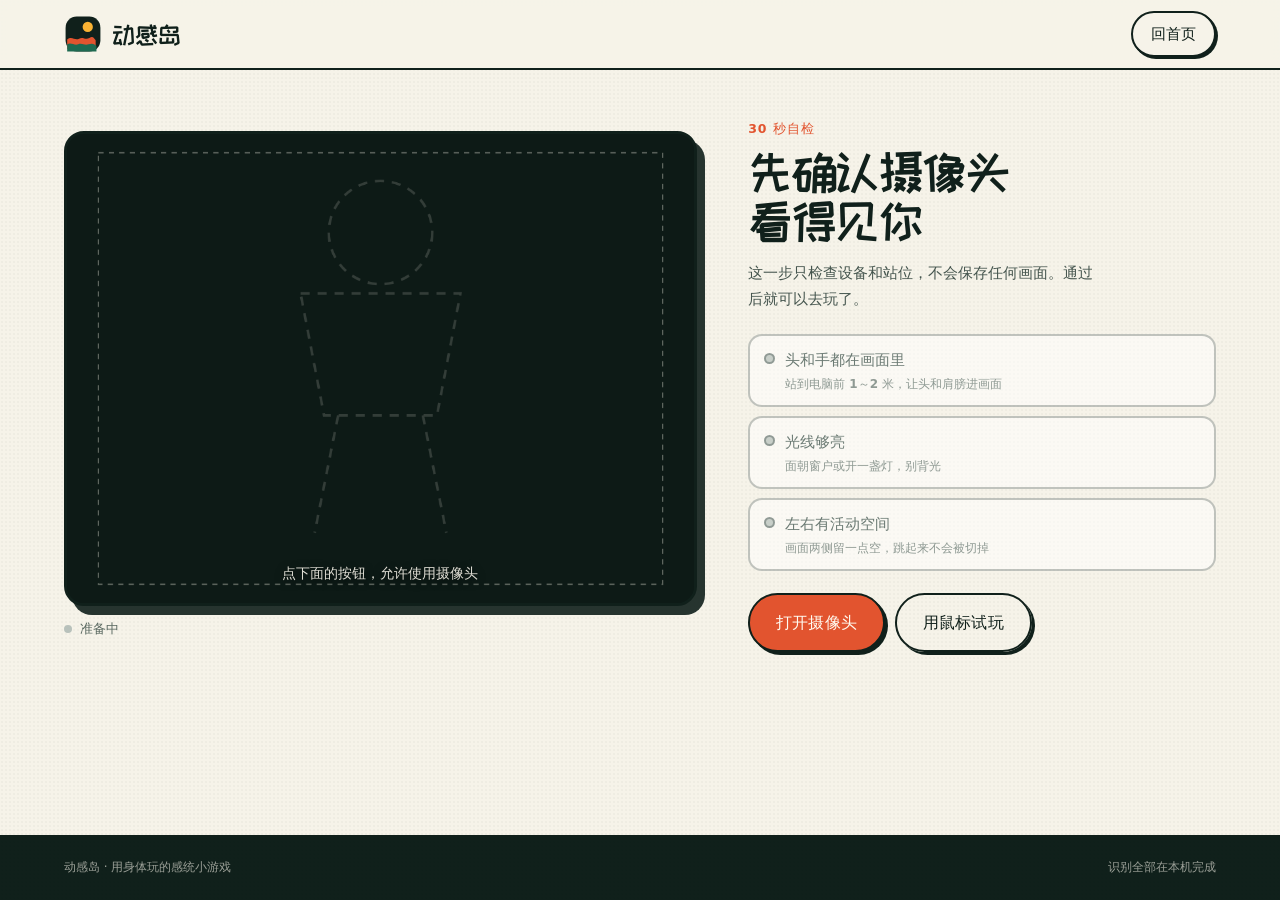
==== check.html @ 3e0afee3 "动感岛：三个用摄像头玩的感统小游戏 木头人（抑制控制）、水果忍者（手眼协调/跨中线）、节奏跳跳（双侧协调/前庭觉）。 MediaPipe Pose 本地运行，画面不上传；含站位自检、语音口令、三星结算" ====
<!DOCTYPE html>
<html lang="zh-CN">
<head>
<meta charset="utf-8">
<meta name="viewport" content="width=device-width, initial-scale=1">
<title>摄像头自检 · 动感岛</title>
<meta name="theme-color" content="#10201b">
<link rel="icon" href="./assets/favicon.svg" type="image/svg+xml">
<link rel="stylesheet" href="./css/font.css">
<link rel="stylesheet" href="./css/base.css">
<link rel="stylesheet" href="./css/home.css">
<link rel="stylesheet" href="./css/check.css">
</head>
<body class="checkpage">

<header class="topbar">
  <div class="wrap topbar__inner">
    <a class="logo" href="./index.html">
      <svg class="logo__mark" viewBox="0 0 48 48" aria-hidden="true">
        <rect x="2" y="2" width="44" height="44" rx="14" fill="#10201b"/>
        <circle cx="30" cy="15" r="6.5" fill="#f9b233"/>
        <path d="M4 31c6-5 10 2 15-1s8 2 13-1 6 1 8 3v11H4z" fill="#e2542f"/>
        <path d="M4 37c5-3 9 2 14 0s8 2 13 0 8 0 10 2v7H4z" fill="#1e6a51"/>
      </svg>
      <span>动感岛</span>
    </a>
    <a class="btn btn--sm" href="./index.html">回首页</a>
  </div>
</header>

<main class="check__main">
  <div class="wrap check__grid">
    <section class="check__stage">
      <div class="preview">
        <canvas id="preview" width="960" height="720"></canvas>
        <div class="preview__hint" id="preview-hint">点下面的按钮，允许使用摄像头</div>
      </div>
      <div class="preview__foot">
        <span class="dot" id="live-dot"></span>
        <span id="fps">准备中</span>
      </div>
    </section>

    <section class="check__panel">
      <p class="kicker">30 秒自检</p>
      <h1>先确认摄像头<br>看得见你</h1>
      <p class="lede">这一步只检查设备和站位，不会保存任何画面。通过后就可以去玩了。</p>

      <ul class="checks checks--big">
        <li class="check" data-check="body"><span class="check__dot"></span><div><b>头和手都在画面里</b><small id="tip-body">站到电脑前 1～2 米，让头和肩膀进画面</small></div></li>
        <li class="check" data-check="light"><span class="check__dot"></span><div><b>光线够亮</b><small id="tip-light">面朝窗户或开一盏灯，别背光</small></div></li>
        <li class="check" data-check="space"><span class="check__dot"></span><div><b>左右有活动空间</b><small id="tip-space">画面两侧留一点空，跳起来不会被切掉</small></div></li>
      </ul>

      <div class="check__actions">
        <button class="btn btn--primary" id="btn-enable">打开摄像头</button>
        <a class="btn btn--ghost" href="./play.html?game=freeze&mode=mouse">用鼠标试玩</a>
      </div>
      <p class="check__err" id="err" hidden></p>
    </section>
  </div>
</main>

<footer class="foot">
  <div class="wrap foot__inner">
    <span>动感岛 · 用身体玩的感统小游戏</span>
    <span>识别全部在本机完成</span>
  </div>
</footer>

<script type="module" src="./js/check.js"></script>
</body>
</html>
---- css/font.css ----
/* 标题字：站酷快乐体（ZCOOL KuaiLe）
   仅包含本站用到的 659 个汉字，来源 Google Fonts，SIL Open Font License 1.1。
   缺字会自动回退到系统黑体。 */

@font-face {
  font-family: "KuaiLe";
  src: url("../assets/fonts/zcool-kuaile-subset.woff2") format("woff2");
  font-weight: 400;
  font-style: normal;
  font-display: swap;
}
---- css/base.css ----
/* 动感岛 · 基础样式
   视觉方向：运动场海报 —— 纸白底、墨绿块面、跑道红、太阳黄。
   粗描边 + 硬投影，所有形状都像从纸上剪下来贴上去的。 */

:root {
  --ink: #10201b;
  --ink-soft: #22362f;
  --paper: #f6f3e9;
  --paper-2: #ece6d5;
  --track: #e2542f;
  --track-deep: #b93a1d;
  --sun: #f9b233;
  --field: #1e6a51;
  --sky: #a9d6e0;
  --grape: #6a5ae0;
  --cream: #fffaf0;

  --line: 2px solid var(--ink);
  --shadow: 5px 5px 0 var(--ink);
  --shadow-sm: 3px 3px 0 var(--ink);
  --radius: 18px;
  --radius-lg: 28px;

  --font-ui: "MiSans", "HarmonyOS Sans SC", "PingFang SC", "Hiragino Sans GB",
    "Microsoft YaHei", system-ui, -apple-system, "Segoe UI", sans-serif;
  --font-display: "KuaiLe", "MiSans", "HarmonyOS Sans SC", "PingFang SC",
    "Microsoft YaHei", system-ui, sans-serif;
  --font-num: "Bahnschrift", "DIN Alternate", "Arial Black", var(--font-ui);

  --page-x: clamp(20px, 5vw, 64px);
  --ease: cubic-bezier(0.22, 1, 0.36, 1);
}

* { box-sizing: border-box; }

[hidden] { display: none !important; }

html, body {
  margin: 0;
  padding: 0;
}

html { -webkit-text-size-adjust: 100%; }

body {
  font-family: var(--font-ui);
  font-size: 16.5px;
  line-height: 1.72;
  color: var(--ink);
  background: var(--paper);
  -webkit-font-smoothing: antialiased;
  overflow-x: hidden;
  font-synthesis-weight: none;
}

body::before {
  /* 极淡的纸纹，避免大面积纯色发闷 */
  content: "";
  position: fixed;
  inset: 0;
  pointer-events: none;
  z-index: 0;
  opacity: 0.5;
  background-image: radial-gradient(rgba(16, 32, 27, 0.055) 1px, transparent 1.1px);
  background-size: 4px 4px;
}

h1, h2, h3, h4 {
  font-family: var(--font-display);
  margin: 0;
  font-weight: 400;
  font-synthesis-weight: none;
  letter-spacing: -0.01em;
  line-height: 1.08;
  text-wrap: balance;
}

p { margin: 0; }

a { color: inherit; }

button, input {
  font: inherit;
  color: inherit;
}

img, svg, canvas { display: block; max-width: 100%; }

::selection {
  background: var(--sun);
  color: var(--ink);
}

:focus-visible {
  outline: 3px solid var(--track);
  outline-offset: 3px;
  border-radius: 6px;
}

.wrap {
  width: min(1240px, 100% - var(--page-x) * 2);
  margin-inline: auto;
  position: relative;
  z-index: 1;
}

/* ---------- 按钮 ---------- */
.btn {
  display: inline-flex;
  align-items: center;
  justify-content: center;
  gap: 10px;
  padding: 14px 26px;
  border: var(--line);
  border-radius: 999px;
  background: var(--paper);
  color: var(--ink);
  font-weight: 800;
  font-size: 16px;
  letter-spacing: 0.01em;
  text-decoration: none;
  cursor: pointer;
  box-shadow: var(--shadow-sm);
  transition: transform 0.16s var(--ease), box-shadow 0.16s var(--ease), background 0.16s;
}

.btn:hover {
  transform: translate(-1px, -2px);
  box-shadow: 5px 6px 0 var(--ink);
}

.btn:active {
  transform: translate(2px, 2px);
  box-shadow: 1px 1px 0 var(--ink);
}

.btn--primary {
  background: var(--track);
  color: var(--cream);
}

.btn--ink {
  background: var(--ink);
  color: var(--paper);
}

.btn--ghost {
  background: transparent;
}

.btn--sm {
  padding: 9px 18px;
  font-size: 14.5px;
  box-shadow: 2px 2px 0 var(--ink);
}

/* ---------- 标签 ---------- */
.chip {
  display: inline-flex;
  align-items: center;
  gap: 6px;
  padding: 5px 12px;
  border: 1.5px solid var(--ink);
  border-radius: 999px;
  font-size: 13px;
  font-weight: 700;
  background: var(--cream);
  white-space: nowrap;
}

.chip--sun { background: var(--sun); }
.chip--track { background: var(--track); color: var(--cream); border-color: var(--ink); }
.chip--field { background: var(--field); color: var(--cream); }
.chip--sky { background: var(--sky); }

/* ---------- 品牌标 ---------- */
.logo {
  display: inline-flex;
  align-items: center;
  gap: 10px;
  text-decoration: none;
  font-family: var(--font-display);
  font-weight: 400;
  letter-spacing: 0;
  font-size: 25px;
  line-height: 1;
}

.logo__mark {
  width: 38px;
  height: 38px;
  flex: none;
}

/* ---------- 通用条 ---------- */
.hairline {
  height: 2px;
  background: var(--ink);
  opacity: 0.9;
  border: 0;
  margin: 0;
}

/* ---------- 进入动画 ---------- */
.reveal {
  opacity: 0;
  transform: translateY(14px);
}

.reveal.in {
  opacity: 1;
  transform: none;
  transition: opacity 0.7s var(--ease), transform 0.7s var(--ease);
}

@media (prefers-reduced-motion: reduce) {
  *, *::before, *::after {
    animation-duration: 0.001ms !important;
    animation-iteration-count: 1 !important;
    transition-duration: 0.001ms !important;
    scroll-behavior: auto !important;
  }
  .reveal { opacity: 1; transform: none; }
}
---- css/home.css ----
/* 首页 */

.home { background: var(--paper); }

.home::before { opacity: 0.35; }

/* ---------------- 顶栏 ---------------- */
.topbar {
  position: sticky;
  top: 0;
  z-index: 50;
  background: rgba(246, 243, 233, 0.92);
  backdrop-filter: saturate(1.2) blur(8px);
  border-bottom: 2px solid var(--ink);
}

.topbar__inner {
  display: flex;
  align-items: center;
  justify-content: space-between;
  height: 68px;
}

.topbar__nav {
  display: flex;
  align-items: center;
  gap: 26px;
  font-size: 14.5px;
  font-weight: 700;
}

.topbar__nav a:not(.btn) {
  text-decoration: none;
  position: relative;
  padding: 4px 0;
}

.topbar__nav a:not(.btn)::after {
  content: "";
  position: absolute;
  left: 0;
  right: 0;
  bottom: 0;
  height: 2px;
  background: var(--track);
  transform: scaleX(0);
  transform-origin: left;
  transition: transform 0.25s var(--ease);
}

.topbar__nav a:not(.btn):hover::after { transform: scaleX(1); }

/* ---------------- HERO ---------------- */
.hero {
  position: relative;
  padding: clamp(40px, 7vw, 92px) 0 clamp(48px, 7vw, 96px);
  overflow: hidden;
}

.hero::before {
  content: "";
  position: absolute;
  right: -14vw;
  top: 2vw;
  width: 46vw;
  height: 46vw;
  border-radius: 50%;
  border: 2px solid rgba(16, 32, 27, 0.14);
  background: radial-gradient(circle at 35% 35%, rgba(249, 178, 51, 0.34), rgba(249, 178, 51, 0.12) 62%, rgba(249, 178, 51, 0) 72%);
}

.hero::after {
  content: "";
  position: absolute;
  left: -18vw;
  bottom: -22vw;
  width: 44vw;
  height: 44vw;
  border-radius: 50%;
  border: 2px solid var(--ink);
  opacity: 0.12;
}

.hero__grid {
  display: grid;
  grid-template-columns: 1.02fr 1fr;
  gap: clamp(28px, 5vw, 64px);
  align-items: center;
}

.hero__title {
  font-size: clamp(42px, 6.2vw, 86px);
  line-height: 0.98;
  letter-spacing: -0.05em;
  margin-bottom: 22px;
}

.hero__title em {
  font-style: normal;
  color: var(--track);
  position: relative;
  white-space: nowrap;
}

.hero__lede {
  font-size: clamp(15.5px, 1.35vw, 18px);
  line-height: 1.8;
  color: #34443e;
  max-width: 33em;
}

.hero__actions {
  display: flex;
  flex-wrap: wrap;
  gap: 12px;
  margin-top: 28px;
}

.hero__facts {
  display: flex;
  flex-wrap: wrap;
  gap: 26px;
  list-style: none;
  padding: 0;
  margin: 34px 0 0;
  border-top: 2px solid var(--ink);
  padding-top: 18px;
  max-width: 460px;
}

.hero__facts li {
  font-size: 12.5px;
  font-weight: 700;
  color: #55655e;
  display: flex;
  align-items: baseline;
  gap: 5px;
}

.hero__facts b {
  font-family: var(--font-num);
  font-size: 30px;
  color: var(--ink);
  letter-spacing: -0.04em;
  line-height: 1;
}

/* 舞台卡片 */
.hero__stage {
  position: relative;
  padding: 10px;
}

.stage-card {
  position: relative;
  transform: rotate(-1.6deg);
  background: var(--cream);
  border: 3px solid var(--ink);
  border-radius: 22px;
  box-shadow: 12px 14px 0 var(--ink);
  overflow: hidden;
}

.stage-card__screen {
  position: relative;
  aspect-ratio: 16 / 9.2;
  background: #123;
  overflow: hidden;
}

.stage-card__screen canvas { width: 100%; height: 100%; object-fit: cover; }

.stage-card__hud {
  position: absolute;
  inset: 12px 12px auto 12px;
  display: flex;
  justify-content: space-between;
  align-items: flex-start;
  pointer-events: none;
}

.mini-chip,
.mini-timer {
  font-size: 11px;
  font-weight: 800;
  padding: 4px 10px;
  border-radius: 999px;
  background: rgba(246, 243, 233, 0.92);
  border: 1.5px solid var(--ink);
  color: var(--ink);
}

.mini-timer { display: inline-flex; align-items: center; gap: 6px; font-family: var(--font-num); }

.mini-timer i {
  width: 7px;
  height: 7px;
  border-radius: 50%;
  background: var(--track);
  animation: blink 1.6s infinite;
}

@keyframes blink { 0%, 70% { opacity: 1; } 100% { opacity: 0.25; } }

.stage-card__caption {
  position: absolute;
  left: 50%;
  bottom: 16px;
  transform: translateX(-50%);
  padding: 7px 18px;
  border-radius: 999px;
  background: var(--ink);
  color: var(--paper);
  font-weight: 800;
  font-size: 13px;
  white-space: nowrap;
}

.stage-card__foot {
  display: flex;
  align-items: center;
  gap: 8px;
  padding: 10px 16px;
  font-size: 11.5px;
  font-weight: 700;
  color: #4e5e57;
  border-top: 2px solid var(--ink);
  background: var(--paper-2);
}

.dot { width: 8px; height: 8px; border-radius: 50%; background: #35b56a; }
.dot--live { box-shadow: 0 0 0 3px rgba(53, 181, 106, 0.22); }

.sticker {
  position: absolute;
  right: -18px;
  top: -22px;
  width: 92px;
  height: 92px;
  display: grid;
  place-items: center;
  text-align: center;
  border-radius: 50%;
  border: 2.5px solid var(--ink);
  background: var(--sun);
  font-weight: 900;
  font-size: 13px;
  line-height: 1.15;
  transform: rotate(9deg);
  box-shadow: 4px 4px 0 var(--ink);
  z-index: 3;
}

.sticker--track { right: auto; left: -26px; top: auto; bottom: -20px; background: var(--track); color: var(--cream); transform: rotate(-7deg); }

/* ---------------- 游戏卡片 ---------------- */
.games { padding: clamp(48px, 7vw, 96px) 0; }

.sec-head {
  display: grid;
  grid-template-columns: 1fr 1fr;
  gap: clamp(20px, 4vw, 60px);
  align-items: end;
  border-top: 2px solid var(--ink);
  padding-top: 26px;
  margin-bottom: 34px;
}

.sec-head h2 {
  font-size: clamp(30px, 3.6vw, 48px);
  line-height: 1.02;
}

.sec-head p {
  font-size: 15px;
  line-height: 1.8;
  color: #45554e;
  max-width: 40ch;
  padding-bottom: 4px;
}

.sec-head--tight { grid-template-columns: 1fr; margin-bottom: 26px; }

.game-grid {
  display: grid;
  grid-template-columns: repeat(12, 1fr);
  gap: 20px;
}

.game-card {
  grid-column: span 6;
  display: flex;
  flex-direction: column;
  background: var(--cream);
  border: 2px solid var(--ink);
  border-radius: 20px;
  overflow: hidden;
  box-shadow: 5px 6px 0 rgba(16, 32, 27, 0.92);
  transition: transform 0.22s var(--ease), box-shadow 0.22s var(--ease);
  text-decoration: none;
  color: inherit;
}

.game-card--feature {
  grid-column: span 12;
  flex-direction: row;
  align-items: stretch;
}

.game-card:hover {
  transform: translate(-2px, -4px);
  box-shadow: 9px 11px 0 rgba(16, 32, 27, 0.92);
}

.game-card__cover {
  position: relative;
  background: #123;
  overflow: hidden;
  flex: none;
  aspect-ratio: 16 / 10;
}

.game-card--feature .game-card__cover {
  flex: 0 0 46%;
  aspect-ratio: auto;
  min-height: 330px;
  border-right: 2px solid var(--ink);
}

.game-card__cover canvas {
  position: absolute;
  inset: 0;
  width: 100%;
  height: 100%;
  transition: transform 0.5s var(--ease);
}

.game-card:hover .game-card__cover canvas { transform: scale(1.035); }

.game-card__badge {
  position: absolute;
  left: 14px;
  top: 14px;
  z-index: 2;
  font-size: 11.5px;
  font-weight: 800;
  padding: 4px 11px;
  border-radius: 999px;
  background: var(--paper);
  border: 1.5px solid var(--ink);
}

.game-card__body {
  padding: 18px 20px 20px;
  display: flex;
  flex-direction: column;
  gap: 8px;
  border-top: 2px solid var(--ink);
  background: var(--cream);
  flex: 1;
  justify-content: center;
}

.game-card--feature .game-card__body {
  border-top: 0;
  padding: clamp(22px, 3vw, 40px);
}

.game-card__howto {
  list-style: none;
  margin: 6px 0 0;
  padding: 0;
  display: grid;
  gap: 7px;
}

.game-card__howto li {
  font-size: 13.5px;
  line-height: 1.6;
  color: #45554e;
  display: flex;
  gap: 9px;
}

.game-card__howto li::before {
  content: "";
  flex: none;
  width: 7px;
  height: 7px;
  margin-top: 7px;
  border-radius: 50%;
  background: var(--track);
}

.game-card__title {
  display: flex;
  align-items: baseline;
  gap: 10px;
  flex-wrap: wrap;
}

.game-card__title h3 { font-size: clamp(22px, 2.2vw, 30px); }

.game-card__title span {
  font-family: var(--font-num);
  font-size: 12px;
  font-weight: 800;
  color: #69776f;
  letter-spacing: 0.02em;
}

.game-card__desc {
  font-size: 14px;
  line-height: 1.68;
  color: #3d4d46;
  max-width: 40ch;
}

.game-card__meta {
  display: flex;
  flex-wrap: wrap;
  gap: 6px;
  margin-top: 4px;
}

.game-card__meta span {
  font-size: 11.5px;
  font-weight: 700;
  padding: 3px 9px;
  border-radius: 999px;
  background: var(--paper-2);
  color: #3d4d46;
}

.game-card__go {
  margin-top: 12px;
  display: inline-flex;
  align-items: center;
  gap: 8px;
  font-weight: 900;
  font-size: 15px;
  color: var(--track-deep);
}

.game-card:hover .game-card__go svg { transform: translateX(4px); }
.game-card__go svg { transition: transform 0.22s var(--ease); }

/* ---------------- WHY ---------------- */
.why {
  background: var(--ink);
  color: var(--paper);
  padding: clamp(48px, 7vw, 100px) 0;
  position: relative;
  overflow: hidden;
}

.why::after {
  content: "动感";
  position: absolute;
  right: -2vw;
  bottom: -6vw;
  font-family: var(--font-display);
  font-size: 26vw;
  font-weight: 900;
  color: rgba(246, 243, 233, 0.04);
  line-height: 1;
  pointer-events: none;
}

.why__grid {
  display: grid;
  grid-template-columns: 0.9fr 1.1fr;
  gap: clamp(30px, 5vw, 72px);
}

.why h2 { font-size: clamp(30px, 3.6vw, 46px); margin-bottom: 20px; }

.why p { color: rgba(246, 243, 233, 0.76); font-size: 15px; line-height: 1.8; }

.why__note { margin-top: 18px; color: rgba(246, 243, 233, 0.55) !important; }

.why__list { list-style: none; margin: 0; padding: 0; }

.why__list li {
  padding: 22px 0;
  border-top: 1px solid rgba(246, 243, 233, 0.2);
}

.why__list li:last-child { border-bottom: 1px solid rgba(246, 243, 233, 0.2); }

.why__tag {
  display: inline-block;
  font-size: 11.5px;
  font-weight: 800;
  padding: 3px 10px;
  border-radius: 999px;
  color: var(--ink);
  margin-bottom: 10px;
}

.why__tag--field { background: #7fd1a8; }
.why__tag--track { background: #ff9d83; }
.why__tag--sun { background: var(--sun); }

.why__list h3 { font-size: clamp(19px, 1.9vw, 23px); margin-bottom: 6px; }

/* ---------------- HOW ---------------- */
.how { padding: clamp(48px, 7vw, 96px) 0; }

.how__steps {
  display: grid;
  grid-template-columns: repeat(3, 1fr);
  gap: clamp(18px, 2.4vw, 30px);
}

.how__steps article {
  position: relative;
  padding: 26px 22px 24px;
  border: 2px solid var(--ink);
  border-radius: 18px;
  background: var(--cream);
  box-shadow: 4px 4px 0 rgba(16, 32, 27, 0.9);
}

.how__num {
  font-family: var(--font-num);
  font-size: 40px;
  font-weight: 900;
  line-height: 1;
  color: var(--track);
  letter-spacing: -0.05em;
  display: block;
  margin-bottom: 14px;
}

.how__steps h3 { font-size: 20px; margin-bottom: 8px; }
.how__steps p { font-size: 14px; line-height: 1.72; color: #3d4d46; }

.how__cta {
  display: flex;
  align-items: center;
  gap: 16px;
  flex-wrap: wrap;
  margin-top: 28px;
}

.how__cta span { font-size: 13px; color: #5c6b64; }

/* ---------------- 记录 ---------------- */
.records { background: var(--paper-2); padding: clamp(44px, 6vw, 84px) 0; border-top: 2px solid var(--ink); border-bottom: 2px solid var(--ink); }

.records__head {
  display: grid;
  grid-template-columns: 1fr 1fr;
  gap: 24px;
  align-items: end;
  margin-bottom: 22px;
}

.records__head h2 { font-size: clamp(26px, 3vw, 38px); }
.records__head p { font-size: 14px; color: #4b5a53; line-height: 1.7; max-width: 38ch; }

.records__panel {
  background: var(--cream);
  border: 2px solid var(--ink);
  border-radius: 18px;
  padding: clamp(18px, 2.6vw, 28px);
  box-shadow: 5px 5px 0 rgba(16, 32, 27, 0.9);
}

.records__empty { display: flex; align-items: center; justify-content: space-between; gap: 20px; flex-wrap: wrap; }
.records__empty p { font-size: 14px; color: #4b5a53; max-width: 52ch; }
.records__empty b { color: var(--ink); }

.records__stats {
  display: grid;
  grid-template-columns: repeat(4, 1fr);
  gap: 12px;
  margin-bottom: 18px;
}

.stat { display: flex; flex-direction: column; gap: 2px; }
.stat b { font-family: var(--font-num); font-size: clamp(26px, 3vw, 38px); line-height: 1; letter-spacing: -0.04em; }
.stat span { font-size: 12px; font-weight: 700; color: #63716a; }
#stat-fav { font-family: var(--font-ui); font-size: clamp(18px, 1.8vw, 24px); font-weight: 800; letter-spacing: -0.02em; line-height: 1.2; }

.records__list { list-style: none; margin: 0; padding: 0; }

.records__list li {
  display: grid;
  grid-template-columns: 1fr auto auto;
  gap: 14px;
  align-items: center;
  padding: 11px 0;
  border-top: 1px solid rgba(16, 32, 27, 0.16);
  font-size: 13.5px;
}

.records__list .rec-name { font-weight: 800; }
.records__list .rec-time { color: #6b7a73; font-size: 12px; }
.records__list .rec-stars { letter-spacing: 1px; color: var(--sun); }

/* ---------------- 提醒 ---------------- */
.note { padding: clamp(44px, 6vw, 82px) 0; }

.note__inner {
  display: grid;
  grid-template-columns: 1.4fr 0.6fr;
  gap: clamp(26px, 4vw, 60px);
  align-items: center;
}

.note h2 { font-size: clamp(26px, 3vw, 38px); margin-bottom: 18px; }

.note__list { list-style: none; padding: 0; margin: 0; display: grid; gap: 12px; }

.note__list li {
  font-size: 14px;
  line-height: 1.72;
  color: #3d4d46;
  padding-left: 18px;
  position: relative;
}

.note__list li::before {
  content: "";
  position: absolute;
  left: 0;
  top: 9px;
  width: 7px;
  height: 7px;
  border-radius: 50%;
  background: var(--field);
}

.note__badge {
  text-align: center;
  border: 2px solid var(--ink);
  border-radius: 20px;
  padding: 24px 18px;
  background: var(--cream);
  box-shadow: 4px 4px 0 rgba(16, 32, 27, 0.9);
}

.note__badge svg { width: 56px; height: 56px; margin: 0 auto 12px; }
.note__badge p { font-size: 12.5px; font-weight: 700; color: #4b5a53; line-height: 1.6; }

/* ---------------- 页脚 ---------------- */
.foot { background: var(--ink); color: rgba(246, 243, 233, 0.6); padding: 22px 0; }

.foot__inner {
  display: flex;
  justify-content: space-between;
  gap: 16px;
  flex-wrap: wrap;
  font-size: 12px;
}

/* ---------------- 响应式 ---------------- */
@media (max-width: 1020px) {
  .hero__grid { grid-template-columns: 1fr; }
  .hero__stage { max-width: 620px; }
  .game-card--feature { flex-direction: column; }
  .game-card--feature .game-card__cover {
    flex: none;
    aspect-ratio: 16 / 10;
    min-height: 240px;
    border-right: 0;
    border-bottom: 2px solid var(--ink);
  }
  .game-card { grid-column: span 6; }
  .why__grid { grid-template-columns: 1fr; }
  .note__inner { grid-template-columns: 1fr; }
  .note__badge { max-width: 300px; }
}

@media (max-width: 780px) {
  .topbar__nav { gap: 14px; font-size: 13.5px; }
  .topbar__nav a:not(.btn) { display: none; }
  .sec-head, .records__head { grid-template-columns: 1fr; }
  .sec-head h2 br { display: none; }
  .game-card, .game-card--feature { grid-column: span 12; }
  .how__steps { grid-template-columns: 1fr; }
  .records__stats { grid-template-columns: repeat(2, 1fr); gap: 16px; }
  .sticker { width: 76px; height: 76px; font-size: 11.5px; right: -10px; top: -16px; }
  .hero::before { width: 70vw; height: 70vw; right: -30vw; }
}

@media (max-width: 520px) {
  .hero__actions { flex-direction: column; align-items: stretch; }
  .hero__actions .btn { width: 100%; }
  .how__cta .btn { width: 100%; }
}

@media (max-width: 480px) {
  .hero__facts { gap: 16px; }
  .hero__facts b { font-size: 25px; }
  .btn--lg { padding: 13px 20px; font-size: 15.5px; }
  .records__empty { flex-direction: column; align-items: flex-start; }
}
---- css/check.css ----
/* 摄像头自检页 */

.checkpage { min-height: 100vh; display: flex; flex-direction: column; }

.check__main { flex: 1; padding: clamp(24px, 4vw, 48px) 0 clamp(36px, 5vw, 64px); }

.check__grid {
  display: grid;
  grid-template-columns: 1.15fr 0.85fr;
  gap: clamp(24px, 4vw, 52px);
  align-items: center;
}

.check__stage { min-width: 0; }

.preview {
  position: relative;
  border: 3px solid var(--ink);
  border-radius: 20px;
  overflow: hidden;
  background: #0d1a16;
  box-shadow: 8px 9px 0 rgba(16, 32, 27, 0.9);
  aspect-ratio: 4 / 3;
}

.preview canvas { width: 100%; height: 100%; display: block; }

.preview__hint {
  position: absolute;
  inset: auto 0 18px 0;
  text-align: center;
  color: rgba(246, 243, 233, 0.9);
  font-size: 13.5px;
  font-weight: 700;
  text-shadow: 0 2px 8px rgba(0, 0, 0, 0.6);
  pointer-events: none;
}

.preview__hint.is-hidden { display: none; }

.preview__foot {
  display: flex;
  align-items: center;
  gap: 8px;
  margin-top: 12px;
  font-size: 12.5px;
  font-weight: 700;
  color: #596860;
}

.dot { width: 8px; height: 8px; border-radius: 50%; background: #b8c1bb; }
.dot.is-live { background: #35b56a; box-shadow: 0 0 0 3px rgba(53, 181, 106, 0.2); }

.check__panel h1 {
  font-size: clamp(30px, 4vw, 48px);
  line-height: 1.04;
  margin: 8px 0 14px;
}

.kicker {
  font-size: 12.5px;
  font-weight: 800;
  letter-spacing: 0.08em;
  color: var(--track);
}

.lede { font-size: 14.5px; line-height: 1.75; color: #45554e; max-width: 38ch; }

.checks {
  list-style: none;
  padding: 0;
  margin: 18px 0 0;
  display: grid;
  gap: 9px;
}

.check {
  display: flex;
  align-items: center;
  gap: 10px;
  font-size: 14.5px;
  font-weight: 700;
  padding: 9px 14px;
  border: 2px solid rgba(16, 32, 27, 0.25);
  border-radius: 12px;
  color: #6b7a73;
  background: rgba(255, 255, 255, 0.5);
  transition: all 0.25s var(--ease);
}

.check__dot {
  width: 11px;
  height: 11px;
  border-radius: 50%;
  background: #c8cfc9;
  border: 2px solid rgba(16, 32, 27, 0.3);
  flex: none;
}

.check.is-ok { border-color: var(--ink); color: var(--ink); background: #e8f5ea; }
.check.is-ok .check__dot { background: #35b56a; border-color: var(--ink); }

.check.is-bad { border-color: var(--track); color: var(--track-deep); background: #ffece6; }
.check.is-bad .check__dot { background: var(--track); border-color: var(--ink); }

.checks--big { margin-top: 22px; }

.checks--big .check {
  align-items: flex-start;
  padding: 12px 14px;
  border-radius: 14px;
}

.checks--big .check__dot { margin-top: 5px; }
.checks--big b { display: block; font-size: 14.5px; }
.checks--big small { display: block; font-size: 12px; font-weight: 600; opacity: 0.75; line-height: 1.5; margin-top: 2px; }

.check__actions { display: flex; flex-wrap: wrap; gap: 10px; margin-top: 22px; }

.check__err {
  margin-top: 14px;
  font-size: 13px;
  color: #b93a1d;
  font-weight: 700;
  background: #ffece6;
  border: 2px solid #b93a1d;
  border-radius: 12px;
  padding: 10px 14px;
}

@media (max-width: 900px) {
  .check__grid { grid-template-columns: 1fr; }
  .check__panel { order: -1; }
}
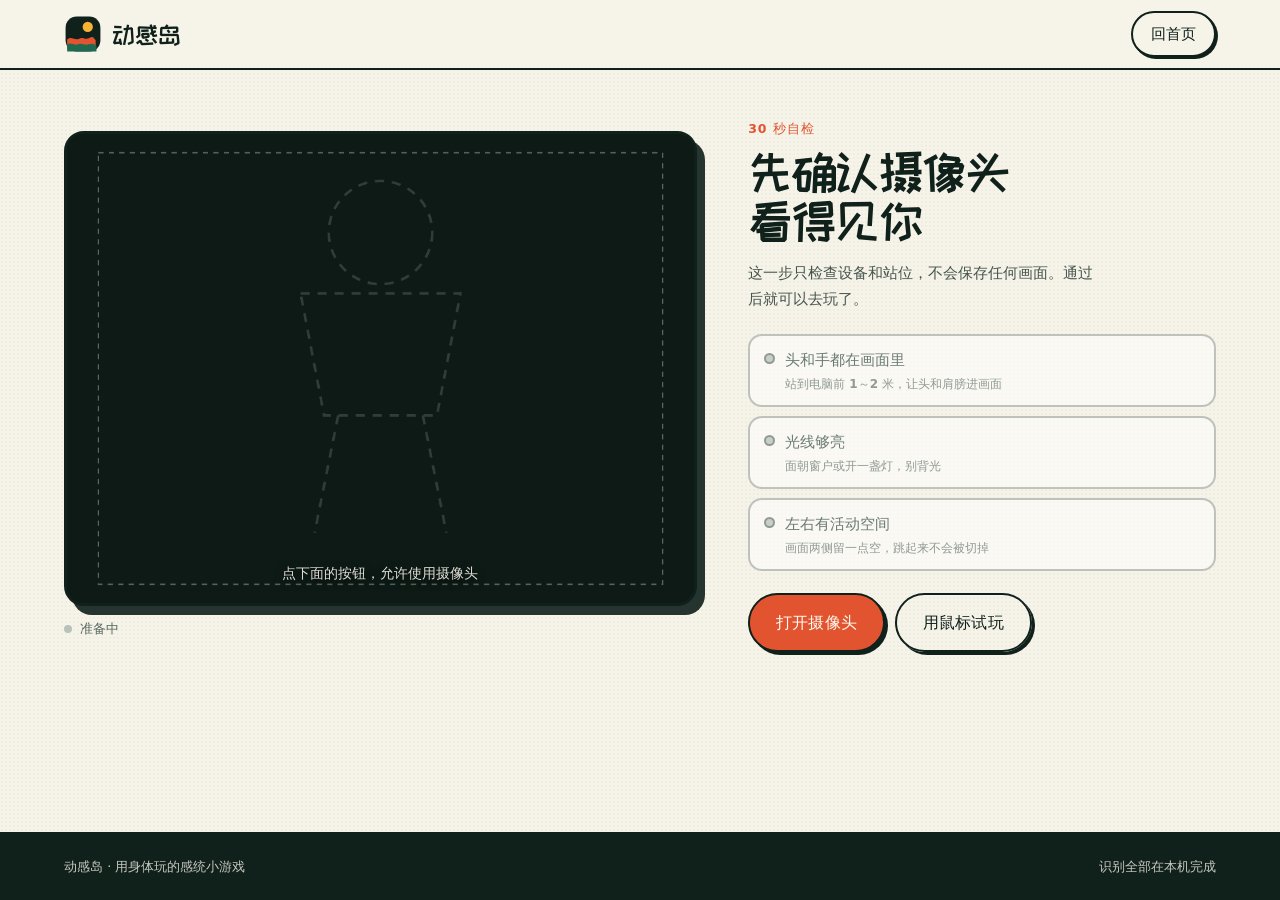
==== commit 6f01d40a: "动感岛第二版：重做页面，新增打地鼠、墙来了、跳大绳 页面 - 首页改成游戏大厅：今日挑战、六张游戏卡（带最好成绩）、三种感觉、成长记录（本周打卡、连续天数、最好成绩） - 游戏页：站稳 1.6 秒自动" ====
--- a/check.html
+++ b/check.html
@@ -53,6 +53,7 @@
       </ul>
 
       <div class="check__actions">
+        <a class="btn btn--primary" id="btn-go" href="./index.html#games" hidden>都通过了，去挑游戏</a>
         <button class="btn btn--primary" id="btn-enable">打开摄像头</button>
         <a class="btn btn--ghost" href="./play.html?game=freeze&mode=mouse">用鼠标试玩</a>
       </div>
--- a/css/font.css
+++ b/css/font.css
@@ -1,6 +1,6 @@
 /* 标题字：站酷快乐体（ZCOOL KuaiLe）
-   仅包含本站用到的 659 个汉字，来源 Google Fonts，SIL Open Font License 1.1。
-   缺字会自动回退到系统黑体。 */
+   只包含本站用到的 748 个汉字和常用标点，来源 Google Fonts，SIL Open Font License 1.1。
+   新加文案后如果标题里出现系统黑体的字，说明子集缺字，需要重新生成（见 README「标题字子集」）。 */
 
 @font-face {
   font-family: "KuaiLe";
--- a/css/home.css
+++ b/css/home.css
@@ -1,7 +1,6 @@
-/* 首页 */
+/* 首页（自检页也复用顶栏和页脚） */
 
 .home { background: var(--paper); }
-
 .home::before { opacity: 0.35; }
 
 /* ---------------- 顶栏 ---------------- */
@@ -50,49 +49,87 @@
 
 .topbar__nav a:not(.btn):hover::after { transform: scaleX(1); }
 
+/* ---------------- 通用：区块标题、卡片 ---------------- */
+.sec-head {
+  display: grid;
+  grid-template-columns: minmax(0, 0.9fr) minmax(0, 1.1fr);
+  gap: clamp(20px, 4vw, 64px);
+  align-items: end;
+  margin-bottom: clamp(26px, 4vw, 44px);
+}
+
+.sec-head h2 { font-size: clamp(34px, 4.6vw, 58px); }
+.sec-head p { font-size: 15.5px; color: #45554e; max-width: 54ch; }
+.sec-head--tight { display: block; margin-bottom: 26px; }
+.sec-head--light p { color: rgba(246, 243, 233, 0.78); }
+
+.card {
+  background: var(--cream);
+  border: 2.5px solid var(--ink);
+  border-radius: var(--radius-lg);
+  box-shadow: var(--shadow);
+  padding: clamp(18px, 2.4vw, 26px);
+}
+
+.card h3 { font-size: 22px; margin-bottom: 14px; }
+
 /* ---------------- HERO ---------------- */
 .hero {
   position: relative;
-  padding: clamp(40px, 7vw, 92px) 0 clamp(48px, 7vw, 96px);
+  padding: clamp(32px, 5.5vw, 76px) 0 clamp(44px, 6vw, 84px);
   overflow: hidden;
 }
 
 .hero::before {
   content: "";
   position: absolute;
-  right: -14vw;
-  top: 2vw;
-  width: 46vw;
-  height: 46vw;
+  right: -12vw;
+  top: -6vw;
+  width: 48vw;
+  height: 48vw;
   border-radius: 50%;
-  border: 2px solid rgba(16, 32, 27, 0.14);
-  background: radial-gradient(circle at 35% 35%, rgba(249, 178, 51, 0.34), rgba(249, 178, 51, 0.12) 62%, rgba(249, 178, 51, 0) 72%);
-}
-
-.hero::after {
-  content: "";
-  position: absolute;
-  left: -18vw;
-  bottom: -22vw;
-  width: 44vw;
-  height: 44vw;
+  background: radial-gradient(circle at 40% 40%, rgba(249, 178, 51, 0.38), rgba(249, 178, 51, 0.1) 60%, rgba(249, 178, 51, 0) 72%);
+  pointer-events: none;
+}
+
+.hero__grid {
+  display: grid;
+  grid-template-columns: minmax(0, 0.95fr) minmax(0, 1.05fr);
+  gap: clamp(28px, 5vw, 72px);
+  align-items: center;
+}
+
+.hero__kicker {
+  display: inline-flex;
+  align-items: center;
+  gap: 8px;
+  padding: 6px 14px;
+  border: 2px solid var(--ink);
+  border-radius: 999px;
+  background: var(--cream);
+  font-size: 13.5px;
+  font-weight: 800;
+  box-shadow: var(--shadow-sm);
+}
+
+.hero__kicker i {
+  width: 9px;
+  height: 9px;
   border-radius: 50%;
-  border: 2px solid var(--ink);
-  opacity: 0.12;
-}
-
-.hero__grid {
-  display: grid;
-  grid-template-columns: 1.02fr 1fr;
-  gap: clamp(28px, 5vw, 64px);
-  align-items: center;
+  background: #35b56a;
+  box-shadow: 0 0 0 3px rgba(53, 181, 106, 0.22);
+  animation: live 1.6s ease-in-out infinite;
+}
+
+@keyframes live {
+  0%, 100% { box-shadow: 0 0 0 3px rgba(53, 181, 106, 0.22); }
+  50% { box-shadow: 0 0 0 7px rgba(53, 181, 106, 0.06); }
 }
 
 .hero__title {
-  font-size: clamp(42px, 6.2vw, 86px);
+  margin: 20px 0 18px;
+  font-size: clamp(52px, 7.6vw, 104px);
   line-height: 0.98;
-  letter-spacing: -0.05em;
-  margin-bottom: 22px;
 }
 
 .hero__title em {
@@ -102,599 +139,497 @@
   white-space: nowrap;
 }
 
+.hero__title em::after {
+  content: "";
+  position: absolute;
+  left: 2%;
+  right: 4%;
+  bottom: 0.02em;
+  height: 0.16em;
+  background: var(--sun);
+  border-radius: 999px;
+  z-index: -1;
+}
+
 .hero__lede {
-  font-size: clamp(15.5px, 1.35vw, 18px);
-  line-height: 1.8;
-  color: #34443e;
-  max-width: 33em;
-}
-
-.hero__actions {
-  display: flex;
-  flex-wrap: wrap;
-  gap: 12px;
+  font-size: clamp(15.5px, 1.4vw, 17.5px);
+  color: #3a4a44;
+  max-width: 34em;
+}
+
+/* 今日挑战：首页最大的按钮 */
+.today {
+  --c: var(--track);
+  display: grid;
+  grid-template-columns: auto 1fr auto;
+  align-items: center;
+  gap: 16px;
   margin-top: 28px;
+  padding: 12px 14px 12px 12px;
+  max-width: 520px;
+  border: 3px solid var(--ink);
+  border-radius: 24px;
+  background: var(--cream);
+  text-decoration: none;
+  box-shadow: 6px 6px 0 var(--ink);
+  transition: transform 0.16s var(--ease), box-shadow 0.16s var(--ease);
+}
+
+.today:hover { transform: translate(-2px, -3px); box-shadow: 8px 9px 0 var(--ink); }
+.today:active { transform: translate(3px, 3px); box-shadow: 2px 2px 0 var(--ink); }
+
+.today__art {
+  display: block;
+  width: 112px;
+  aspect-ratio: 16 / 11;
+  border: 2.5px solid var(--ink);
+  border-radius: 14px;
+  overflow: hidden;
+  background: var(--c);
+}
+
+.today__art canvas { width: 100%; height: 100%; }
+
+.today__txt { display: flex; flex-direction: column; min-width: 0; line-height: 1.25; }
+.today__txt small { font-size: 12.5px; font-weight: 800; letter-spacing: 0.08em; color: var(--c); }
+.today__txt b { font-family: var(--font-display); font-weight: 400; font-size: clamp(26px, 2.6vw, 32px); line-height: 1.1; margin: 2px 0; }
+.today__txt span { font-size: 13.5px; line-height: 1.45; color: #4b5a53; display: -webkit-box; -webkit-box-orient: vertical; -webkit-line-clamp: 2; overflow: hidden; }
+
+.today__go {
+  display: grid;
+  place-items: center;
+  width: 56px;
+  height: 56px;
+  border: 2.5px solid var(--ink);
+  border-radius: 50%;
+  background: var(--c);
+  color: var(--cream);
 }
 
 .hero__facts {
   display: flex;
-  flex-wrap: wrap;
-  gap: 26px;
+  gap: clamp(18px, 3vw, 36px);
   list-style: none;
+  margin: 30px 0 0;
   padding: 0;
-  margin: 34px 0 0;
-  border-top: 2px solid var(--ink);
-  padding-top: 18px;
-  max-width: 460px;
-}
-
-.hero__facts li {
-  font-size: 12.5px;
+  font-size: 13.5px;
   font-weight: 700;
-  color: #55655e;
-  display: flex;
-  align-items: baseline;
-  gap: 5px;
-}
+  color: #4b5a53;
+}
+
+.hero__facts li { display: flex; flex-direction: column; line-height: 1.2; }
 
 .hero__facts b {
   font-family: var(--font-num);
   font-size: 30px;
   color: var(--ink);
-  letter-spacing: -0.04em;
-  line-height: 1;
-}
-
-/* 舞台卡片 */
-.hero__stage {
+  letter-spacing: -0.03em;
+}
+
+.hero__stage { position: relative; }
+
+.stage {
   position: relative;
-  padding: 10px;
-}
-
-.stage-card {
+  aspect-ratio: 5 / 4;
+  border: 3px solid var(--ink);
+  border-radius: 32px;
+  overflow: hidden;
+  background: #9fd8ee;
+  box-shadow: 10px 10px 0 var(--ink);
+  transform: rotate(1.2deg);
+}
+
+.stage canvas { width: 100%; height: 100%; }
+
+.stage__chip {
+  position: absolute;
+  padding: 7px 14px;
+  border: 2.5px solid var(--ink);
+  border-radius: 999px;
+  background: var(--cream);
+  font-weight: 800;
+  font-size: 14px;
+  box-shadow: 3px 3px 0 var(--ink);
+  white-space: nowrap;
+}
+
+.stage__chip b { color: #e09a10; letter-spacing: 0.05em; }
+.stage__chip--a { left: 5%; top: 7%; transform: rotate(-4deg); animation: bob 3s ease-in-out infinite; }
+.stage__chip--b { right: 5%; bottom: 8%; transform: rotate(3deg); background: var(--sun); animation: bob 3.4s 0.6s ease-in-out infinite; }
+
+@keyframes bob {
+  0%, 100% { translate: 0 0; }
+  50% { translate: 0 -6px; }
+}
+
+/* ---------------- 游戏卡 ---------------- */
+.games { padding: clamp(48px, 7vw, 96px) 0; border-top: 2px solid var(--ink); background: var(--paper-2); }
+
+.game-grid {
+  display: grid;
+  grid-template-columns: repeat(3, minmax(0, 1fr));
+  gap: clamp(16px, 2.2vw, 28px);
+}
+
+.game-card {
+  --c: var(--track);
   position: relative;
-  transform: rotate(-1.6deg);
-  background: var(--cream);
-  border: 3px solid var(--ink);
-  border-radius: 22px;
-  box-shadow: 12px 14px 0 var(--ink);
+  display: flex;
+  flex-direction: column;
+  border: 2.5px solid var(--ink);
+  border-radius: 26px;
+  background: var(--cream);
   overflow: hidden;
-}
-
-.stage-card__screen {
+  text-decoration: none;
+  box-shadow: var(--shadow);
+  transition: transform 0.18s var(--ease), box-shadow 0.18s var(--ease);
+}
+
+.game-card:hover { transform: translate(-2px, -4px) rotate(-0.4deg); box-shadow: 8px 10px 0 var(--ink); }
+.game-card:active { transform: translate(3px, 3px); box-shadow: 2px 2px 0 var(--ink); }
+
+.game-card__cover {
   position: relative;
-  aspect-ratio: 16 / 9.2;
-  background: #123;
+  aspect-ratio: 16 / 10;
+  border-bottom: 2.5px solid var(--ink);
+  background: var(--c);
   overflow: hidden;
 }
 
-.stage-card__screen canvas { width: 100%; height: 100%; object-fit: cover; }
-
-.stage-card__hud {
+.game-card__cover canvas { width: 100%; height: 100%; transition: transform 0.5s var(--ease); }
+.game-card:hover .game-card__cover canvas { transform: scale(1.04); }
+
+.game-card__new {
   position: absolute;
-  inset: 12px 12px auto 12px;
-  display: flex;
-  justify-content: space-between;
-  align-items: flex-start;
-  pointer-events: none;
-}
-
-.mini-chip,
-.mini-timer {
-  font-size: 11px;
-  font-weight: 800;
-  padding: 4px 10px;
-  border-radius: 999px;
-  background: rgba(246, 243, 233, 0.92);
+  top: 12px;
+  left: 12px;
+  padding: 3px 12px;
+  border: 2px solid var(--ink);
+  border-radius: 999px;
+  background: var(--track);
+  color: var(--cream);
+  font-family: var(--font-display);
+  font-size: 15px;
+  box-shadow: 2px 2px 0 var(--ink);
+  transform: rotate(-5deg);
+}
+
+.game-card__best {
+  position: absolute;
+  top: 12px;
+  right: 12px;
+  display: flex;
+  gap: 1px;
+  padding: 4px 9px;
+  border: 2px solid var(--ink);
+  border-radius: 999px;
+  background: var(--cream);
+  box-shadow: 2px 2px 0 var(--ink);
+}
+
+.game-card__best svg { width: 17px; height: 17px; }
+
+.game-card__body {
+  display: flex;
+  flex-direction: column;
+  gap: 10px;
+  flex: 1;
+  padding: 16px 18px 18px;
+}
+
+.game-card__title { display: flex; align-items: baseline; justify-content: space-between; gap: 10px; }
+.game-card__title h3 { font-size: 30px; }
+.game-card__title span { font-size: 12.5px; font-weight: 700; color: #6b7a73; white-space: nowrap; }
+
+.game-card__desc { font-size: 14.5px; line-height: 1.6; color: #3a4a44; flex: 1; }
+
+.game-card__foot { display: flex; align-items: center; justify-content: space-between; gap: 10px; }
+
+.game-card__meta { display: flex; flex-wrap: wrap; gap: 6px; }
+
+.game-card__meta span {
+  padding: 3px 10px;
   border: 1.5px solid var(--ink);
-  color: var(--ink);
-}
-
-.mini-timer { display: inline-flex; align-items: center; gap: 6px; font-family: var(--font-num); }
-
-.mini-timer i {
-  width: 7px;
-  height: 7px;
+  border-radius: 999px;
+  font-size: 12px;
+  font-weight: 700;
+  background: var(--paper);
+}
+
+.game-card__meta .is-sense { background: var(--c); color: #fffaf0; }
+
+.game-card__go {
+  display: grid;
+  place-items: center;
+  flex: none;
+  width: 42px;
+  height: 42px;
+  border: 2px solid var(--ink);
   border-radius: 50%;
-  background: var(--track);
-  animation: blink 1.6s infinite;
-}
-
-@keyframes blink { 0%, 70% { opacity: 1; } 100% { opacity: 0.25; } }
-
-.stage-card__caption {
-  position: absolute;
-  left: 50%;
-  bottom: 16px;
-  transform: translateX(-50%);
-  padding: 7px 18px;
-  border-radius: 999px;
+  background: var(--c);
+  color: var(--cream);
+  transition: transform 0.2s var(--ease);
+}
+
+.game-card:hover .game-card__go { transform: translateX(3px) rotate(-8deg); }
+
+.energy { display: inline-flex; gap: 2px; vertical-align: -1px; margin-left: 2px; }
+.energy i { width: 4px; height: 11px; border-radius: 2px; background: currentColor; opacity: 0.25; }
+.energy i.on { opacity: 1; }
+
+/* ---------------- 三种感觉 ---------------- */
+.senses {
+  padding: clamp(52px, 7vw, 100px) 0;
   background: var(--ink);
   color: var(--paper);
+  border-top: 2px solid var(--ink);
+}
+
+.senses__grid {
+  display: grid;
+  grid-template-columns: repeat(3, minmax(0, 1fr));
+  gap: clamp(14px, 2vw, 24px);
+}
+
+.sense {
+  display: flex;
+  flex-direction: column;
+  gap: 10px;
+  padding: clamp(20px, 2.4vw, 28px);
+  border: 2px solid rgba(246, 243, 233, 0.22);
+  border-radius: var(--radius-lg);
+  background: rgba(246, 243, 233, 0.04);
+}
+
+.sense__tag {
+  align-self: flex-start;
+  padding: 4px 12px;
+  border-radius: 999px;
+  font-size: 13px;
   font-weight: 800;
+  color: var(--ink);
+}
+
+.sense h3 { font-size: 26px; line-height: 1.15; }
+.sense p { font-size: 14.5px; color: rgba(246, 243, 233, 0.74); flex: 1; }
+
+.sense__games { display: flex; flex-wrap: wrap; gap: 8px; margin-top: 4px; }
+
+.sense__games a {
+  display: inline-flex;
+  align-items: center;
+  gap: 8px;
+  padding: 7px 14px 7px 8px;
+  border: 2px solid var(--paper);
+  border-radius: 999px;
+  text-decoration: none;
+  font-weight: 800;
+  font-size: 14px;
+  transition: background 0.2s, color 0.2s;
+}
+
+.sense__games a i { width: 18px; height: 18px; border-radius: 50%; border: 2px solid var(--paper); }
+.sense__games a:hover { background: var(--paper); color: var(--ink); }
+
+/* ---------------- 记录 ---------------- */
+.records { padding: clamp(52px, 7vw, 96px) 0; }
+
+.records__grid {
+  display: grid;
+  grid-template-columns: 1.1fr 1fr 1fr;
+  gap: clamp(14px, 2vw, 24px);
+  align-items: start;
+}
+
+.week__head { display: flex; align-items: baseline; justify-content: space-between; gap: 10px; flex-wrap: wrap; }
+.week__head h3 { margin-bottom: 0; }
+
+.streak {
+  padding: 4px 12px;
+  border: 2px solid var(--ink);
+  border-radius: 999px;
+  background: var(--sun);
   font-size: 13px;
-  white-space: nowrap;
-}
-
-.stage-card__foot {
-  display: flex;
-  align-items: center;
-  gap: 8px;
-  padding: 10px 16px;
-  font-size: 11.5px;
-  font-weight: 700;
-  color: #4e5e57;
-  border-top: 2px solid var(--ink);
-  background: var(--paper-2);
-}
-
-.dot { width: 8px; height: 8px; border-radius: 50%; background: #35b56a; }
-.dot--live { box-shadow: 0 0 0 3px rgba(53, 181, 106, 0.22); }
-
-.sticker {
-  position: absolute;
-  right: -18px;
-  top: -22px;
-  width: 92px;
-  height: 92px;
+  font-weight: 800;
+}
+
+.streak b { font-family: var(--font-num); font-size: 16px; }
+
+.week__days {
+  display: grid;
+  grid-template-columns: repeat(7, 1fr);
+  gap: 6px;
+  list-style: none;
+  margin: 18px 0;
+  padding: 0;
+}
+
+.week__days li { display: flex; flex-direction: column; align-items: center; gap: 6px; font-size: 12px; font-weight: 800; color: #6b7a73; }
+
+.week__days i {
   display: grid;
   place-items: center;
-  text-align: center;
+  width: 100%;
+  max-width: 40px;
+  aspect-ratio: 1;
+  border: 2px dashed rgba(16, 32, 27, 0.3);
   border-radius: 50%;
-  border: 2.5px solid var(--ink);
-  background: var(--sun);
-  font-weight: 900;
-  font-size: 13px;
-  line-height: 1.15;
-  transform: rotate(9deg);
-  box-shadow: 4px 4px 0 var(--ink);
-  z-index: 3;
-}
-
-.sticker--track { right: auto; left: -26px; top: auto; bottom: -20px; background: var(--track); color: var(--cream); transform: rotate(-7deg); }
-
-/* ---------------- 游戏卡片 ---------------- */
-.games { padding: clamp(48px, 7vw, 96px) 0; }
-
-.sec-head {
-  display: grid;
-  grid-template-columns: 1fr 1fr;
-  gap: clamp(20px, 4vw, 60px);
-  align-items: end;
-  border-top: 2px solid var(--ink);
-  padding-top: 26px;
-  margin-bottom: 34px;
-}
-
-.sec-head h2 {
-  font-size: clamp(30px, 3.6vw, 48px);
-  line-height: 1.02;
-}
-
-.sec-head p {
-  font-size: 15px;
-  line-height: 1.8;
-  color: #45554e;
-  max-width: 40ch;
-  padding-bottom: 4px;
-}
-
-.sec-head--tight { grid-template-columns: 1fr; margin-bottom: 26px; }
-
-.game-grid {
-  display: grid;
-  grid-template-columns: repeat(12, 1fr);
-  gap: 20px;
-}
-
-.game-card {
-  grid-column: span 6;
-  display: flex;
-  flex-direction: column;
-  background: var(--cream);
-  border: 2px solid var(--ink);
-  border-radius: 20px;
-  overflow: hidden;
-  box-shadow: 5px 6px 0 rgba(16, 32, 27, 0.92);
-  transition: transform 0.22s var(--ease), box-shadow 0.22s var(--ease);
+  font-style: normal;
+}
+
+.week__days li.is-done i { border: 2px solid var(--ink); background: #48c97a; }
+.week__days li.is-done i::after { content: ""; width: 38%; height: 20%; border-left: 3px solid var(--ink); border-bottom: 3px solid var(--ink); transform: rotate(-45deg) translate(1px, -1px); }
+.week__days li.is-today { color: var(--ink); }
+.week__days li.is-today i { border-color: var(--track); border-style: solid; }
+.week__days li.is-today.is-done i { border-color: var(--ink); }
+.week__days li.is-future i { opacity: 0.4; }
+
+.week__stats {
+  display: grid;
+  grid-template-columns: repeat(3, 1fr);
+  gap: 10px;
+  padding-top: 16px;
+  border-top: 2px dashed rgba(16, 32, 27, 0.18);
+}
+
+.week__stats div { display: flex; flex-direction: column; line-height: 1.15; }
+.week__stats b { font-family: var(--font-num); font-size: 34px; letter-spacing: -0.03em; }
+.week__stats span { font-size: 12.5px; font-weight: 700; color: #6b7a73; }
+
+.bests__list, .recent__list { list-style: none; margin: 0; padding: 0; display: grid; gap: 8px; }
+
+.bests__list a, .recent__list li {
+  display: grid;
+  grid-template-columns: auto 1fr auto;
+  align-items: center;
+  gap: 10px;
+  padding: 8px 12px;
+  border: 2px solid rgba(16, 32, 27, 0.14);
+  border-radius: 12px;
+  background: rgba(255, 255, 255, 0.55);
+  font-size: 14px;
   text-decoration: none;
-  color: inherit;
-}
-
-.game-card--feature {
-  grid-column: span 12;
-  flex-direction: row;
-  align-items: stretch;
-}
-
-.game-card:hover {
-  transform: translate(-2px, -4px);
-  box-shadow: 9px 11px 0 rgba(16, 32, 27, 0.92);
-}
-
-.game-card__cover {
-  position: relative;
-  background: #123;
-  overflow: hidden;
-  flex: none;
-  aspect-ratio: 16 / 10;
-}
-
-.game-card--feature .game-card__cover {
-  flex: 0 0 46%;
-  aspect-ratio: auto;
-  min-height: 330px;
-  border-right: 2px solid var(--ink);
-}
-
-.game-card__cover canvas {
-  position: absolute;
-  inset: 0;
-  width: 100%;
-  height: 100%;
-  transition: transform 0.5s var(--ease);
-}
-
-.game-card:hover .game-card__cover canvas { transform: scale(1.035); }
-
-.game-card__badge {
-  position: absolute;
-  left: 14px;
-  top: 14px;
-  z-index: 2;
-  font-size: 11.5px;
-  font-weight: 800;
-  padding: 4px 11px;
-  border-radius: 999px;
-  background: var(--paper);
-  border: 1.5px solid var(--ink);
-}
-
-.game-card__body {
-  padding: 18px 20px 20px;
-  display: flex;
-  flex-direction: column;
-  gap: 8px;
-  border-top: 2px solid var(--ink);
-  background: var(--cream);
-  flex: 1;
-  justify-content: center;
-}
-
-.game-card--feature .game-card__body {
-  border-top: 0;
-  padding: clamp(22px, 3vw, 40px);
-}
-
-.game-card__howto {
-  list-style: none;
-  margin: 6px 0 0;
-  padding: 0;
-  display: grid;
-  gap: 7px;
-}
-
-.game-card__howto li {
-  font-size: 13.5px;
-  line-height: 1.6;
-  color: #45554e;
-  display: flex;
-  gap: 9px;
-}
-
-.game-card__howto li::before {
-  content: "";
-  flex: none;
-  width: 7px;
-  height: 7px;
-  margin-top: 7px;
-  border-radius: 50%;
-  background: var(--track);
-}
-
-.game-card__title {
-  display: flex;
-  align-items: baseline;
-  gap: 10px;
-  flex-wrap: wrap;
-}
-
-.game-card__title h3 { font-size: clamp(22px, 2.2vw, 30px); }
-
-.game-card__title span {
-  font-family: var(--font-num);
-  font-size: 12px;
-  font-weight: 800;
-  color: #69776f;
-  letter-spacing: 0.02em;
-}
-
-.game-card__desc {
-  font-size: 14px;
-  line-height: 1.68;
-  color: #3d4d46;
-  max-width: 40ch;
-}
-
-.game-card__meta {
-  display: flex;
-  flex-wrap: wrap;
-  gap: 6px;
-  margin-top: 4px;
-}
-
-.game-card__meta span {
-  font-size: 11.5px;
-  font-weight: 700;
-  padding: 3px 9px;
-  border-radius: 999px;
-  background: var(--paper-2);
-  color: #3d4d46;
-}
-
-.game-card__go {
-  margin-top: 12px;
-  display: inline-flex;
-  align-items: center;
-  gap: 8px;
-  font-weight: 900;
-  font-size: 15px;
-  color: var(--track-deep);
-}
-
-.game-card:hover .game-card__go svg { transform: translateX(4px); }
-.game-card__go svg { transition: transform 0.22s var(--ease); }
-
-/* ---------------- WHY ---------------- */
-.why {
-  background: var(--ink);
-  color: var(--paper);
-  padding: clamp(48px, 7vw, 100px) 0;
-  position: relative;
-  overflow: hidden;
-}
-
-.why::after {
-  content: "动感";
-  position: absolute;
-  right: -2vw;
-  bottom: -6vw;
-  font-family: var(--font-display);
-  font-size: 26vw;
-  font-weight: 900;
-  color: rgba(246, 243, 233, 0.04);
-  line-height: 1;
-  pointer-events: none;
-}
-
-.why__grid {
-  display: grid;
-  grid-template-columns: 0.9fr 1.1fr;
-  gap: clamp(30px, 5vw, 72px);
-}
-
-.why h2 { font-size: clamp(30px, 3.6vw, 46px); margin-bottom: 20px; }
-
-.why p { color: rgba(246, 243, 233, 0.76); font-size: 15px; line-height: 1.8; }
-
-.why__note { margin-top: 18px; color: rgba(246, 243, 233, 0.55) !important; }
-
-.why__list { list-style: none; margin: 0; padding: 0; }
-
-.why__list li {
-  padding: 22px 0;
-  border-top: 1px solid rgba(246, 243, 233, 0.2);
-}
-
-.why__list li:last-child { border-bottom: 1px solid rgba(246, 243, 233, 0.2); }
-
-.why__tag {
-  display: inline-block;
-  font-size: 11.5px;
-  font-weight: 800;
-  padding: 3px 10px;
-  border-radius: 999px;
-  color: var(--ink);
-  margin-bottom: 10px;
-}
-
-.why__tag--field { background: #7fd1a8; }
-.why__tag--track { background: #ff9d83; }
-.why__tag--sun { background: var(--sun); }
-
-.why__list h3 { font-size: clamp(19px, 1.9vw, 23px); margin-bottom: 6px; }
-
-/* ---------------- HOW ---------------- */
-.how { padding: clamp(48px, 7vw, 96px) 0; }
+}
+
+.bests__list a { transition: border-color 0.2s, transform 0.2s var(--ease); }
+.bests__list a:hover { border-color: var(--ink); transform: translateX(3px); }
+
+.bests__list .dot, .recent__list .dot { width: 12px; height: 12px; border-radius: 50%; border: 2px solid var(--ink); background: var(--c); }
+.bests__list b { font-weight: 800; }
+.bests__list em { font-style: normal; font-family: var(--font-num); font-weight: 700; color: #4b5a53; }
+.bests__list .none { font-family: var(--font-ui); font-size: 12.5px; color: #8a978f; }
+.rec-stars { color: #e09a10; letter-spacing: 0.04em; font-size: 14px; white-space: nowrap; }
+.rec-time { font-size: 12px; color: #6b7a73; }
+.recent__list li > span:nth-child(2) { display: flex; flex-direction: column; line-height: 1.3; }
+.recent__empty { font-size: 14px; color: #6b7a73; }
+
+/* ---------------- 三步 ---------------- */
+.how { padding: clamp(48px, 6vw, 84px) 0; background: var(--paper-2); border-top: 2px solid var(--ink); border-bottom: 2px solid var(--ink); }
 
 .how__steps {
   display: grid;
-  grid-template-columns: repeat(3, 1fr);
-  gap: clamp(18px, 2.4vw, 30px);
+  grid-template-columns: repeat(3, minmax(0, 1fr));
+  gap: clamp(14px, 2vw, 24px);
 }
 
 .how__steps article {
   position: relative;
-  padding: 26px 22px 24px;
-  border: 2px solid var(--ink);
-  border-radius: 18px;
-  background: var(--cream);
-  box-shadow: 4px 4px 0 rgba(16, 32, 27, 0.9);
+  padding: 26px 22px 22px;
+  border: 2.5px solid var(--ink);
+  border-radius: var(--radius-lg);
+  background: var(--cream);
+  box-shadow: var(--shadow-sm);
 }
 
 .how__num {
+  display: grid;
+  place-items: center;
+  width: 44px;
+  height: 44px;
+  margin-bottom: 14px;
+  border: 2.5px solid var(--ink);
+  border-radius: 50%;
+  background: var(--sun);
   font-family: var(--font-num);
-  font-size: 40px;
   font-weight: 900;
-  line-height: 1;
-  color: var(--track);
-  letter-spacing: -0.05em;
-  display: block;
-  margin-bottom: 14px;
-}
-
-.how__steps h3 { font-size: 20px; margin-bottom: 8px; }
-.how__steps p { font-size: 14px; line-height: 1.72; color: #3d4d46; }
-
-.how__cta {
-  display: flex;
-  align-items: center;
-  gap: 16px;
-  flex-wrap: wrap;
-  margin-top: 28px;
-}
-
-.how__cta span { font-size: 13px; color: #5c6b64; }
-
-/* ---------------- 记录 ---------------- */
-.records { background: var(--paper-2); padding: clamp(44px, 6vw, 84px) 0; border-top: 2px solid var(--ink); border-bottom: 2px solid var(--ink); }
-
-.records__head {
-  display: grid;
-  grid-template-columns: 1fr 1fr;
-  gap: 24px;
-  align-items: end;
-  margin-bottom: 22px;
-}
-
-.records__head h2 { font-size: clamp(26px, 3vw, 38px); }
-.records__head p { font-size: 14px; color: #4b5a53; line-height: 1.7; max-width: 38ch; }
-
-.records__panel {
-  background: var(--cream);
-  border: 2px solid var(--ink);
-  border-radius: 18px;
-  padding: clamp(18px, 2.6vw, 28px);
-  box-shadow: 5px 5px 0 rgba(16, 32, 27, 0.9);
-}
-
-.records__empty { display: flex; align-items: center; justify-content: space-between; gap: 20px; flex-wrap: wrap; }
-.records__empty p { font-size: 14px; color: #4b5a53; max-width: 52ch; }
-.records__empty b { color: var(--ink); }
-
-.records__stats {
-  display: grid;
-  grid-template-columns: repeat(4, 1fr);
-  gap: 12px;
-  margin-bottom: 18px;
-}
-
-.stat { display: flex; flex-direction: column; gap: 2px; }
-.stat b { font-family: var(--font-num); font-size: clamp(26px, 3vw, 38px); line-height: 1; letter-spacing: -0.04em; }
-.stat span { font-size: 12px; font-weight: 700; color: #63716a; }
-#stat-fav { font-family: var(--font-ui); font-size: clamp(18px, 1.8vw, 24px); font-weight: 800; letter-spacing: -0.02em; line-height: 1.2; }
-
-.records__list { list-style: none; margin: 0; padding: 0; }
-
-.records__list li {
-  display: grid;
-  grid-template-columns: 1fr auto auto;
+  font-size: 20px;
+}
+
+.how__steps article:nth-child(2) .how__num { background: #48c97a; }
+.how__steps article:nth-child(3) .how__num { background: var(--track); color: var(--cream); }
+.how__steps h3 { font-size: 24px; margin-bottom: 8px; }
+.how__steps p { font-size: 14.5px; color: #45554e; }
+
+.how__cta { display: flex; flex-wrap: wrap; align-items: center; gap: 14px; margin-top: 28px; font-size: 14px; color: #4b5a53; }
+
+/* ---------------- 家长 ---------------- */
+.note { padding: clamp(52px, 7vw, 96px) 0; }
+
+.note__inner {
+  display: grid;
+  grid-template-columns: 1fr auto;
+  gap: clamp(24px, 5vw, 72px);
+  align-items: center;
+}
+
+.note h2 { font-size: clamp(32px, 4vw, 48px); margin-bottom: 20px; }
+
+.note__list { list-style: none; margin: 0; padding: 0; display: grid; gap: 14px; max-width: 62ch; }
+.note__list li { padding-left: 22px; position: relative; font-size: 15px; color: #3a4a44; }
+.note__list li::before { content: ""; position: absolute; left: 0; top: 0.62em; width: 10px; height: 10px; border-radius: 3px; background: var(--track); border: 2px solid var(--ink); transform: rotate(45deg); }
+.note__list b { color: var(--ink); }
+
+.note__badge {
+  display: flex;
+  flex-direction: column;
+  align-items: center;
   gap: 14px;
-  align-items: center;
-  padding: 11px 0;
-  border-top: 1px solid rgba(16, 32, 27, 0.16);
-  font-size: 13.5px;
-}
-
-.records__list .rec-name { font-weight: 800; }
-.records__list .rec-time { color: #6b7a73; font-size: 12px; }
-.records__list .rec-stars { letter-spacing: 1px; color: var(--sun); }
-
-/* ---------------- 提醒 ---------------- */
-.note { padding: clamp(44px, 6vw, 82px) 0; }
-
-.note__inner {
-  display: grid;
-  grid-template-columns: 1.4fr 0.6fr;
-  gap: clamp(26px, 4vw, 60px);
-  align-items: center;
-}
-
-.note h2 { font-size: clamp(26px, 3vw, 38px); margin-bottom: 18px; }
-
-.note__list { list-style: none; padding: 0; margin: 0; display: grid; gap: 12px; }
-
-.note__list li {
-  font-size: 14px;
-  line-height: 1.72;
-  color: #3d4d46;
-  padding-left: 18px;
-  position: relative;
-}
-
-.note__list li::before {
-  content: "";
-  position: absolute;
-  left: 0;
-  top: 9px;
-  width: 7px;
-  height: 7px;
-  border-radius: 50%;
-  background: var(--field);
-}
-
-.note__badge {
+  padding: 26px 30px;
+  border: 2.5px solid var(--ink);
+  border-radius: var(--radius-lg);
+  background: var(--cream);
+  box-shadow: var(--shadow);
   text-align: center;
-  border: 2px solid var(--ink);
-  border-radius: 20px;
-  padding: 24px 18px;
-  background: var(--cream);
-  box-shadow: 4px 4px 0 rgba(16, 32, 27, 0.9);
-}
-
-.note__badge svg { width: 56px; height: 56px; margin: 0 auto 12px; }
-.note__badge p { font-size: 12.5px; font-weight: 700; color: #4b5a53; line-height: 1.6; }
+  font-weight: 800;
+  font-size: 15px;
+  line-height: 1.5;
+}
+
+.note__badge svg { width: 72px; height: 72px; }
 
 /* ---------------- 页脚 ---------------- */
-.foot { background: var(--ink); color: rgba(246, 243, 233, 0.6); padding: 22px 0; }
-
-.foot__inner {
-  display: flex;
-  justify-content: space-between;
-  gap: 16px;
-  flex-wrap: wrap;
-  font-size: 12px;
-}
+.foot { border-top: 2px solid var(--ink); background: var(--ink); color: rgba(246, 243, 233, 0.8); position: relative; z-index: 1; }
+.foot__inner { display: flex; justify-content: space-between; gap: 16px; flex-wrap: wrap; padding: 22px 0; font-size: 13px; }
 
 /* ---------------- 响应式 ---------------- */
-@media (max-width: 1020px) {
+@media (max-width: 1060px) {
+  .game-grid { grid-template-columns: repeat(2, minmax(0, 1fr)); }
+  .records__grid { grid-template-columns: 1fr 1fr; }
+  .records__grid .week { grid-column: 1 / -1; }
+}
+
+@media (max-width: 860px) {
   .hero__grid { grid-template-columns: 1fr; }
-  .hero__stage { max-width: 620px; }
-  .game-card--feature { flex-direction: column; }
-  .game-card--feature .game-card__cover {
-    flex: none;
-    aspect-ratio: 16 / 10;
-    min-height: 240px;
-    border-right: 0;
-    border-bottom: 2px solid var(--ink);
-  }
-  .game-card { grid-column: span 6; }
-  .why__grid { grid-template-columns: 1fr; }
+  .hero__stage { order: -1; max-width: 560px; }
+  .sec-head { grid-template-columns: 1fr; align-items: start; gap: 12px; }
+  .senses__grid, .how__steps { grid-template-columns: 1fr; }
   .note__inner { grid-template-columns: 1fr; }
-  .note__badge { max-width: 300px; }
-}
-
-@media (max-width: 780px) {
-  .topbar__nav { gap: 14px; font-size: 13.5px; }
+  .note__badge { flex-direction: row; text-align: left; justify-self: start; }
+  .note__badge svg { width: 52px; height: 52px; }
   .topbar__nav a:not(.btn) { display: none; }
-  .sec-head, .records__head { grid-template-columns: 1fr; }
-  .sec-head h2 br { display: none; }
-  .game-card, .game-card--feature { grid-column: span 12; }
-  .how__steps { grid-template-columns: 1fr; }
-  .records__stats { grid-template-columns: repeat(2, 1fr); gap: 16px; }
-  .sticker { width: 76px; height: 76px; font-size: 11.5px; right: -10px; top: -16px; }
-  .hero::before { width: 70vw; height: 70vw; right: -30vw; }
-}
-
-@media (max-width: 520px) {
-  .hero__actions { flex-direction: column; align-items: stretch; }
-  .hero__actions .btn { width: 100%; }
-  .how__cta .btn { width: 100%; }
-}
-
-@media (max-width: 480px) {
-  .hero__facts { gap: 16px; }
-  .hero__facts b { font-size: 25px; }
-  .btn--lg { padding: 13px 20px; font-size: 15.5px; }
-  .records__empty { flex-direction: column; align-items: flex-start; }
-}
+}
+
+@media (max-width: 600px) {
+  .game-grid, .records__grid { grid-template-columns: 1fr; }
+  .stage { transform: none; box-shadow: 6px 6px 0 var(--ink); border-radius: 24px; }
+  .stage__chip { font-size: 12px; padding: 5px 10px; }
+  .today { grid-template-columns: auto 1fr; gap: 12px; }
+  .today__art { width: 84px; }
+  .today__go { display: none; }
+  .hero__facts b { font-size: 24px; }
+  .logo { font-size: 22px; }
+}
+
+/* 锚点跳转时别被吸顶栏挡住 */
+section[id] { scroll-margin-top: 68px; }
+html { scroll-behavior: smooth; }
